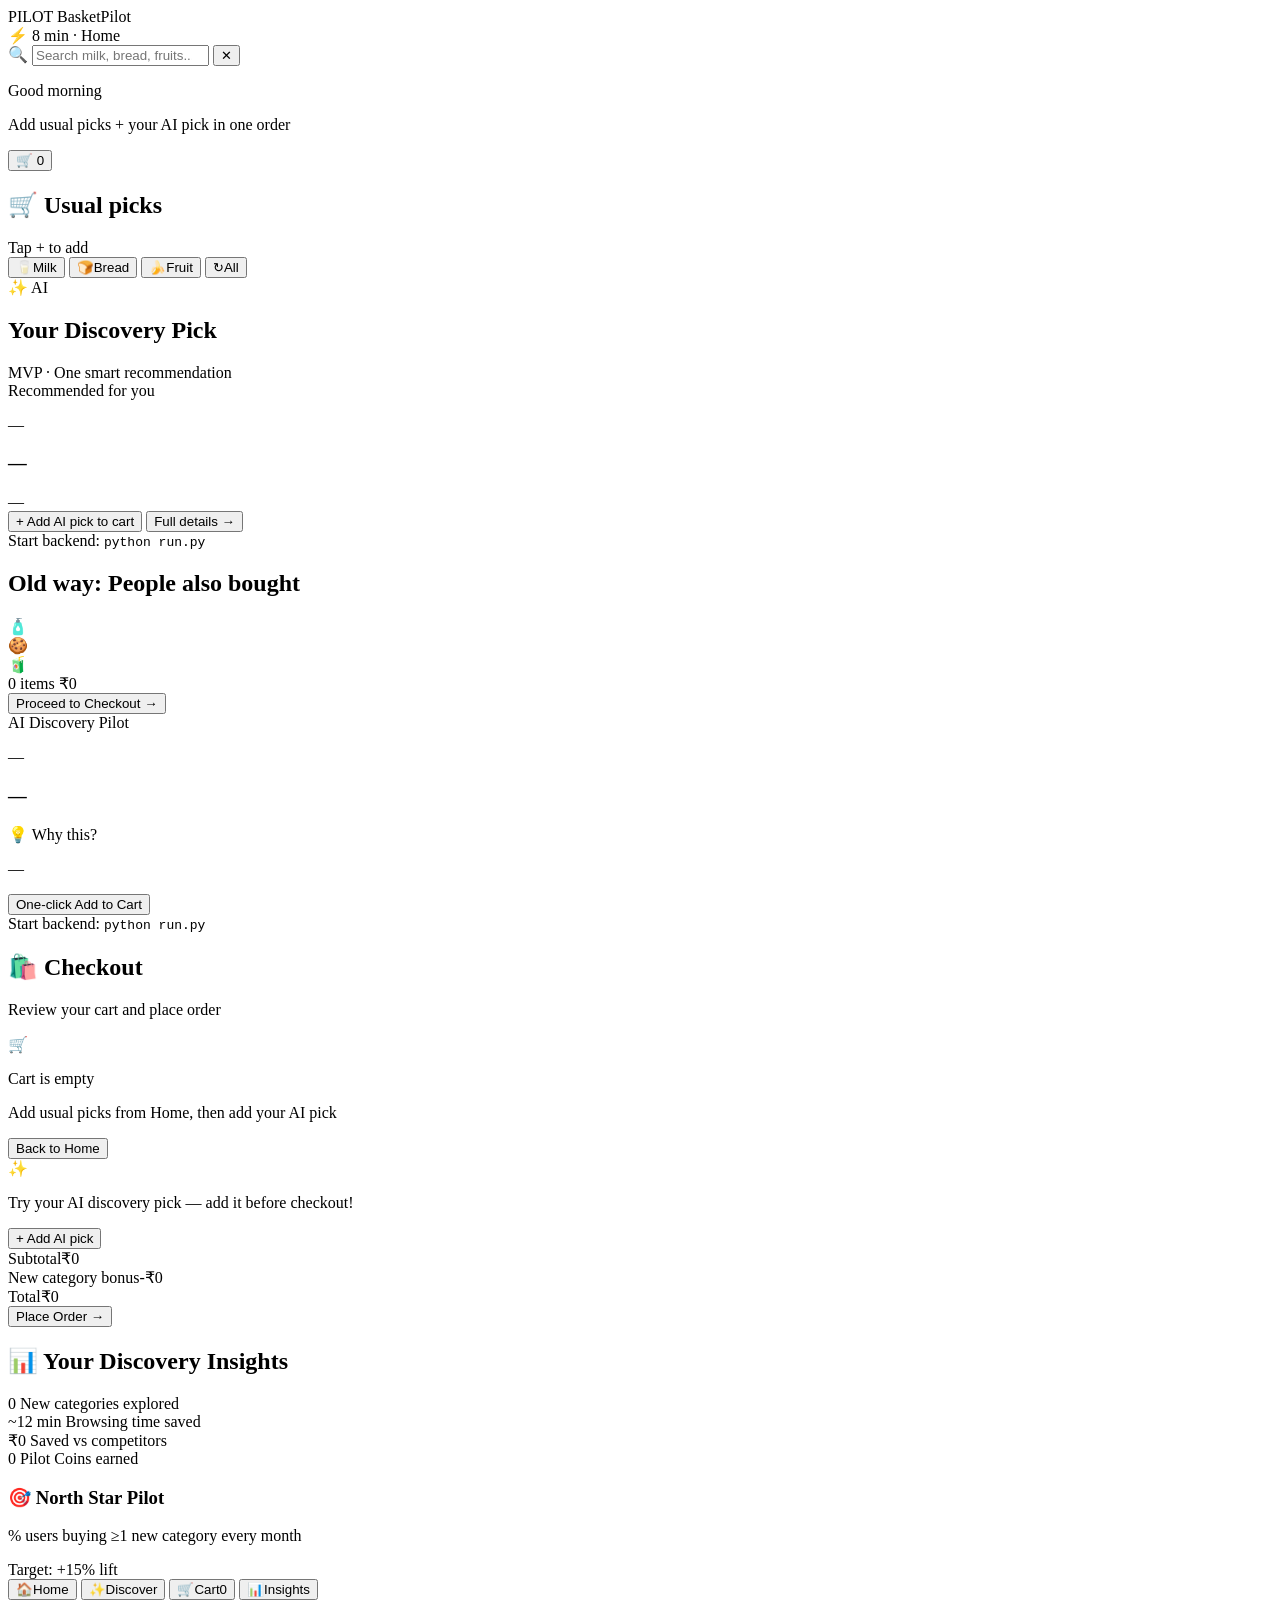
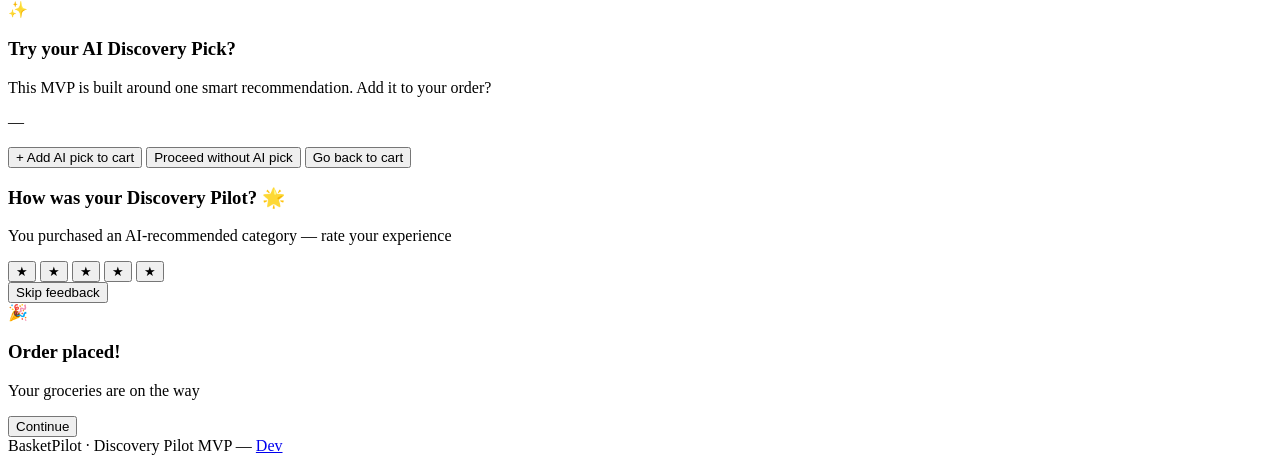
==== src/phase2/frontend/index.html @ 0d739e60 "Add BasketPilot cross-category discovery MVP with phased engine and demo UI." ====
<!DOCTYPE html>
<html lang="en">
<head>
  <meta charset="UTF-8" />
  <meta name="viewport" content="width=device-width, initial-scale=1.0, maximum-scale=1.0" />
  <title>BasketPilot — Smart Discovery Demo</title>
  <link rel="stylesheet" href="/ui/styles.css" />
</head>
<body>
  <div class="phone-frame" id="phone-frame">
    <!-- Header -->
    <header class="app-header">
      <div class="header-gradient"></div>
      <div class="header-content">
        <div class="brand">
          <span class="pilot-badge">PILOT</span>
          <span class="brand-name">BasketPilot</span>
        </div>
        <div class="delivery-pill" id="delivery-pill">⚡ 8 min · Home</div>
      </div>
      <div class="search-wrap">
        <div class="search-bar">
          <span class="search-icon">🔍</span>
          <input type="search" id="search-input" placeholder="Search milk, bread, fruits..." autocomplete="off" />
          <button type="button" class="search-clear hidden" id="search-clear" aria-label="Clear search">✕</button>
        </div>
      </div>
    </header>

    <!-- Search overlay (above all screens, inside frame) -->
    <div class="search-layer hidden" id="search-layer">
      <div class="search-backdrop" id="search-backdrop"></div>
      <div class="search-panel" id="search-results"></div>
    </div>

    <!-- SCREEN 1: Home -->
    <main class="screen active" id="screen-home">
      <div class="home-top">
        <div>
          <p class="greeting-time" id="greeting-time">Good morning</p>
          <p class="greeting-sub" id="greeting-sub">Add usual picks + your AI pick in one order</p>
        </div>
        <button type="button" class="home-cart-chip hidden" id="home-cart-chip" data-go="cart">
          🛒 <span id="home-cart-chip-text">0</span>
        </button>
      </div>

      <!-- Usual picks first -->
      <section class="section section-picks-compact">
        <div class="section-head compact">
          <h2 class="section-title">🛒 Usual picks</h2>
          <span class="section-hint">Tap + to add</span>
        </div>
        <div class="habit-chips compact">
          <button type="button" class="habit-chip c-milk" data-pick="milk"><span>🥛</span>Milk</button>
          <button type="button" class="habit-chip c-bread" data-pick="bread"><span>🍞</span>Bread</button>
          <button type="button" class="habit-chip c-fruit" data-pick="fruit"><span>🍌</span>Fruit</button>
          <button type="button" class="habit-chip c-reorder" id="btn-reorder-all"><span>↻</span>All</button>
        </div>
        <div class="quick-picks compact" id="quick-picks"></div>
      </section>

      <!-- AI recommendation second -->
      <section class="section-ai-hero">
        <div class="ai-hero-header">
          <div class="ai-hero-title">
            <span class="ai-badge pulse">✨ AI</span>
            <h2>Your Discovery Pick</h2>
          </div>
          <span class="ai-hero-tag">MVP · One smart recommendation</span>
        </div>

        <div id="home-ai-loading" class="home-ai-skeleton">
          <div class="skeleton-line wide"></div>
          <div class="skeleton-line"></div>
          <div class="skeleton-line short"></div>
        </div>

        <article id="home-ai-card" class="home-ai-card hidden">
          <div class="home-ai-glow"></div>
          <div class="home-ai-spotlight">Recommended for you</div>
          <p class="home-ai-category" id="home-category">—</p>
          <h3 class="home-ai-headline" id="home-headline">—</h3>
          <div class="home-ai-reason" id="home-reason">—</div>
          <div class="home-ai-product" id="home-product"></div>
          <div class="home-ai-meta">
            <span id="home-trust"></span>
            <span id="home-price" class="home-ai-price"></span>
          </div>
          <div class="home-ai-actions">
            <button type="button" class="btn-add btn-add-hero" id="btn-add-ai-home">+ Add AI pick to cart</button>
            <button type="button" class="btn-ghost" data-go="discover">Full details →</button>
          </div>
        </article>

        <div id="home-ai-error" class="error-msg hidden">
          Start backend: <code>python run.py</code>
        </div>
      </section>

      <section class="section generic-section">
        <h2 class="section-title muted">Old way: People also bought</h2>
        <div class="generic-widget">
          <div class="generic-item">🧴</div>
          <div class="generic-item">🍪</div>
          <div class="generic-item">🧃</div>
        </div>
      </section>

      <!-- Sticky checkout bar when cart has items -->
      <div class="home-checkout-bar hidden" id="home-checkout-bar">
        <div class="checkout-bar-left">
          <span class="checkout-bar-count" id="checkout-bar-count">0 items</span>
          <span class="checkout-bar-total" id="checkout-bar-total">₹0</span>
        </div>
        <button type="button" class="btn-checkout-bar" id="btn-home-checkout">Proceed to Checkout →</button>
      </div>
    </main>

    <!-- SCREEN 2: Discover (AI Card) -->
    <main class="screen" id="screen-discover">
      <section class="section">
        <div class="screen-label">
          <span class="ai-badge">AI</span>
          Discovery Pilot
        </div>

        <div id="loading" class="skeleton-card">
          <div class="skeleton-line wide"></div>
          <div class="skeleton-line"></div>
        </div>

        <article id="discovery-card" class="discovery-card hidden">
          <div class="discovery-glow"></div>
          <p class="discovery-category" id="disc-category">—</p>
          <h1 class="discovery-headline" id="disc-headline">—</h1>

          <div class="explain-box">
            <p class="explain-label">💡 Why this?</p>
            <p class="explain-text" id="disc-reason">—</p>
          </div>

          <p class="disc-context" id="disc-context"></p>
          <p class="disc-trust" id="disc-trust"></p>

          <div class="products-scroll" id="disc-products"></div>
          <div class="bundle-row" id="disc-bundle"></div>
          <div class="rewards-row" id="disc-rewards"></div>
          <p class="price-compare" id="disc-price"></p>

          <button class="btn-add" id="btn-add-cart">One-click Add to Cart</button>
        </article>

        <div id="card-error" class="error-msg hidden">
          Start backend: <code>python run.py</code>
        </div>
      </section>
    </main>

    <!-- SCREEN 3: Cart / Checkout -->
    <main class="screen" id="screen-cart">
      <section class="section">
        <h2 class="section-title">🛍️ Checkout</h2>
        <p class="cart-subtitle" id="cart-subtitle">Review your cart and place order</p>
        <div id="cart-empty" class="empty-cart">
          <span class="empty-icon">🛒</span>
          <p>Cart is empty</p>
          <p class="empty-hint">Add usual picks from Home, then add your AI pick</p>
          <button class="btn-outline" data-go="home">Back to Home</button>
        </div>
        <div id="cart-items" class="cart-list hidden"></div>
        <div id="cart-ai-nudge" class="cart-ai-nudge hidden">
          <span>✨</span>
          <p id="cart-ai-nudge-text">Try your AI discovery pick — add it before checkout!</p>
          <button type="button" class="btn-nudge" id="btn-cart-add-ai">+ Add AI pick</button>
        </div>
        <div id="cart-summary" class="cart-summary hidden">
          <div class="summary-row"><span>Subtotal</span><span id="cart-subtotal">₹0</span></div>
          <div class="summary-row highlight" id="bonus-row"><span>New category bonus</span><span id="cart-bonus">-₹0</span></div>
          <div class="summary-row total"><span>Total</span><span id="cart-total">₹0</span></div>
          <button class="btn-add" id="btn-checkout">Place Order →</button>
        </div>
      </section>
    </main>

    <!-- SCREEN 4: Insights -->
    <main class="screen" id="screen-insights">
      <section class="section">
        <h2 class="section-title">📊 Your Discovery Insights</h2>
        <div class="insight-cards">
          <div class="insight-card ic-purple">
            <span class="ic-value" id="ins-categories">0</span>
            <span class="ic-label">New categories explored</span>
          </div>
          <div class="insight-card ic-teal">
            <span class="ic-value" id="ins-saved">~12 min</span>
            <span class="ic-label">Browsing time saved</span>
          </div>
          <div class="insight-card ic-pink">
            <span class="ic-value" id="ins-savings">₹0</span>
            <span class="ic-label">Saved vs competitors</span>
          </div>
          <div class="insight-card ic-orange">
            <span class="ic-value" id="ins-coins">0</span>
            <span class="ic-label">Pilot Coins earned</span>
          </div>
        </div>
        <div class="pilot-banner">
          <h3>🎯 North Star Pilot</h3>
          <p>% users buying ≥1 new category every month</p>
          <div class="progress-bar"><div class="progress-fill" id="progress-fill"></div></div>
          <span class="progress-label" id="progress-label">Target: +15% lift</span>
        </div>
      </section>
    </main>

    <!-- Bottom nav -->
    <nav class="bottom-nav">
      <button class="nav-item active" data-screen="home"><span>🏠</span>Home</button>
      <button class="nav-item" data-screen="discover"><span>✨</span>Discover</button>
      <button class="nav-item" data-screen="cart"><span>🛒</span>Cart<span class="cart-badge hidden" id="cart-count">0</span></button>
      <button class="nav-item" data-screen="insights"><span>📊</span>Insights</button>
    </nav>

    <!-- AI reminder before checkout (no AI in cart) -->
    <div class="overlay overlay-modal hidden" id="ai-remind-overlay">
      <div class="sheet sheet-modal sheet-remind">
        <div class="remind-icon">✨</div>
        <h3>Try your AI Discovery Pick?</h3>
        <p class="remind-sub">This MVP is built around one smart recommendation. Add it to your order?</p>
        <p class="remind-rec" id="remind-rec-text">—</p>
        <button type="button" class="btn-add" id="btn-remind-add-ai">+ Add AI pick to cart</button>
        <button type="button" class="btn-secondary-full" id="btn-remind-checkout">Proceed without AI pick</button>
        <button type="button" class="btn-ghost-full" id="btn-remind-back">Go back to cart</button>
      </div>
    </div>

    <!-- Post-purchase rating (after order placed with AI) -->
    <div class="overlay overlay-modal hidden" id="rating-overlay">
      <div class="sheet sheet-modal sheet-colorful">
        <h3>How was your Discovery Pilot? 🌟</h3>
        <p class="sheet-sub">You purchased an AI-recommended category — rate your experience</p>
        <div class="stars" id="rating-stars">
          <button data-rating="1">★</button>
          <button data-rating="2">★</button>
          <button data-rating="3">★</button>
          <button data-rating="4">★</button>
          <button data-rating="5">★</button>
        </div>
        <button class="btn-secondary-full" id="skip-rating">Skip feedback</button>
      </div>
    </div>

    <!-- Checkout success -->
    <div class="overlay overlay-modal hidden" id="success-overlay">
      <div class="sheet sheet-modal sheet-success">
        <div class="success-icon">🎉</div>
        <h3>Order placed!</h3>
        <p id="success-message">Your groceries are on the way</p>
        <button class="btn-add" id="success-done">Continue</button>
      </div>
    </div>

    <div class="toast hidden" id="toast"></div>
  </div>

  <footer class="demo-footer">
    <span>BasketPilot · Discovery Pilot MVP</span>
    <span id="demo-meta">—</span>
    <a href="/ui/test.html" class="dev-link">Dev</a>
  </footer>

  <script src="/ui/app.js"></script>
</body>
</html>
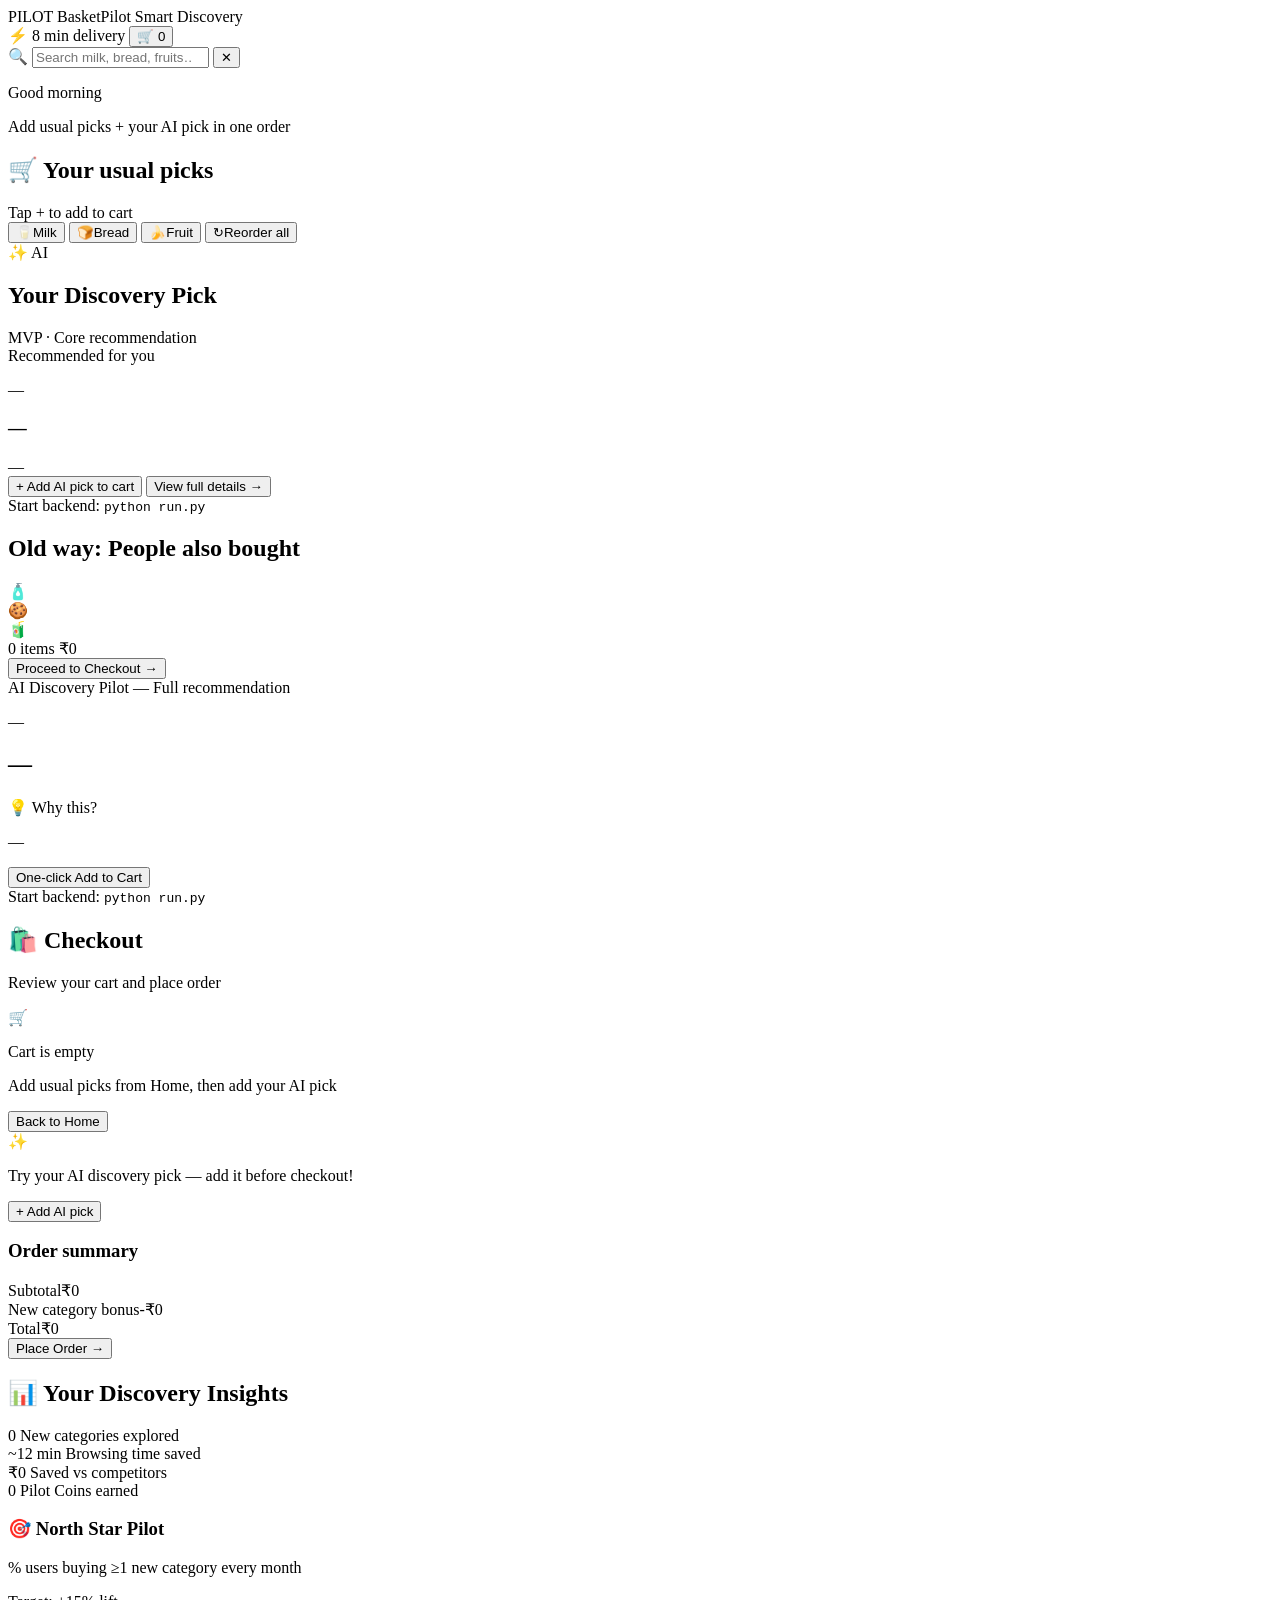
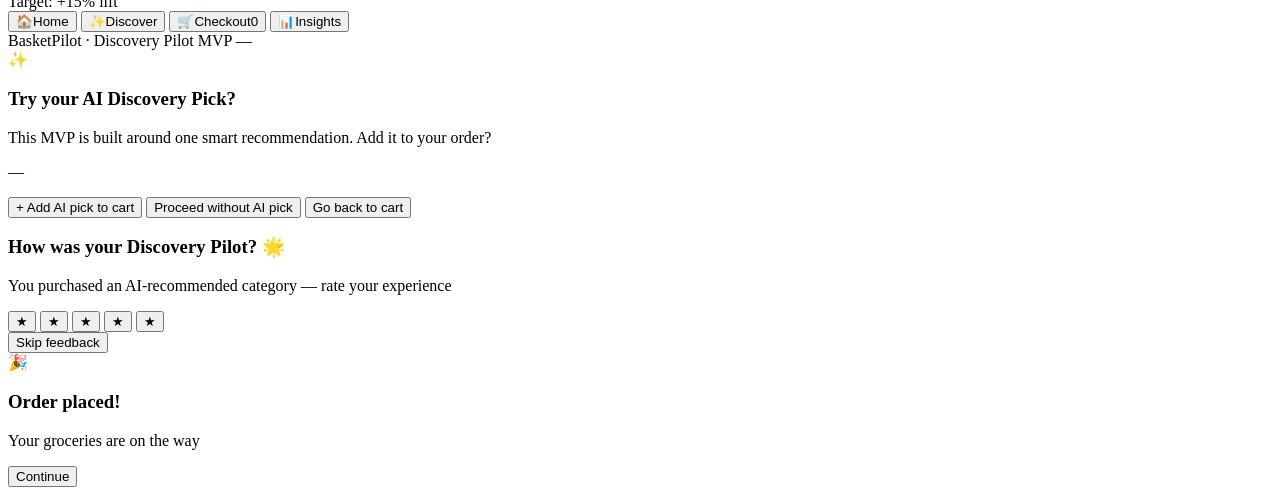
==== commit d57c0abd: "Fix Streamlit Cloud deploy, refresh web UI layout, and update deployment docs." ====
--- a/src/phase2/frontend/index.html
+++ b/src/phase2/frontend/index.html
@@ -2,227 +2,248 @@
 <html lang="en">
 <head>
   <meta charset="UTF-8" />
-  <meta name="viewport" content="width=device-width, initial-scale=1.0, maximum-scale=1.0" />
-  <title>BasketPilot — Smart Discovery Demo</title>
+  <meta name="viewport" content="width=device-width, initial-scale=1.0, viewport-fit=cover" />
+  <title>BasketPilot — Smart Discovery</title>
+  <script>
+    (function () {
+      var params = new URLSearchParams(window.location.search);
+      if (params.get("embed") === "1" || window.self !== window.top) {
+        document.documentElement.classList.add("embed-mode");
+      }
+    })();
+  </script>
   <link rel="stylesheet" href="/ui/styles.css" />
 </head>
 <body>
-  <div class="phone-frame" id="phone-frame">
-    <!-- Header -->
-    <header class="app-header">
-      <div class="header-gradient"></div>
-      <div class="header-content">
+  <div class="web-app" id="phone-frame">
+    <!-- Top web header -->
+    <header class="web-header">
+      <div class="web-header-top">
         <div class="brand">
           <span class="pilot-badge">PILOT</span>
           <span class="brand-name">BasketPilot</span>
-        </div>
-        <div class="delivery-pill" id="delivery-pill">⚡ 8 min · Home</div>
-      </div>
-      <div class="search-wrap">
-        <div class="search-bar">
-          <span class="search-icon">🔍</span>
-          <input type="search" id="search-input" placeholder="Search milk, bread, fruits..." autocomplete="off" />
-          <button type="button" class="search-clear hidden" id="search-clear" aria-label="Clear search">✕</button>
+          <span class="brand-tagline">Smart Discovery</span>
+        </div>
+
+        <div class="header-actions">
+          <span class="delivery-pill" id="delivery-pill">⚡ 8 min delivery</span>
+          <button type="button" class="header-cart-btn hidden" id="home-cart-chip" data-go="cart">
+            🛒 <span id="home-cart-chip-text">0</span>
+          </button>
+        </div>
+      </div>
+
+      <div class="web-header-search">
+        <div class="search-wrap">
+          <div class="search-bar">
+            <span class="search-icon">🔍</span>
+            <input type="search" id="search-input" placeholder="Search milk, bread, fruits… (tap result to add to cart)" autocomplete="off" />
+            <button type="button" class="search-clear hidden" id="search-clear" aria-label="Clear search">✕</button>
+          </div>
         </div>
       </div>
     </header>
 
-    <!-- Search overlay (above all screens, inside frame) -->
     <div class="search-layer hidden" id="search-layer">
       <div class="search-backdrop" id="search-backdrop"></div>
       <div class="search-panel" id="search-results"></div>
     </div>
 
-    <!-- SCREEN 1: Home -->
-    <main class="screen active" id="screen-home">
-      <div class="home-top">
-        <div>
-          <p class="greeting-time" id="greeting-time">Good morning</p>
-          <p class="greeting-sub" id="greeting-sub">Add usual picks + your AI pick in one order</p>
-        </div>
-        <button type="button" class="home-cart-chip hidden" id="home-cart-chip" data-go="cart">
-          🛒 <span id="home-cart-chip-text">0</span>
-        </button>
-      </div>
-
-      <!-- Usual picks first -->
-      <section class="section section-picks-compact">
-        <div class="section-head compact">
-          <h2 class="section-title">🛒 Usual picks</h2>
-          <span class="section-hint">Tap + to add</span>
-        </div>
-        <div class="habit-chips compact">
-          <button type="button" class="habit-chip c-milk" data-pick="milk"><span>🥛</span>Milk</button>
-          <button type="button" class="habit-chip c-bread" data-pick="bread"><span>🍞</span>Bread</button>
-          <button type="button" class="habit-chip c-fruit" data-pick="fruit"><span>🍌</span>Fruit</button>
-          <button type="button" class="habit-chip c-reorder" id="btn-reorder-all"><span>↻</span>All</button>
-        </div>
-        <div class="quick-picks compact" id="quick-picks"></div>
-      </section>
-
-      <!-- AI recommendation second -->
-      <section class="section-ai-hero">
-        <div class="ai-hero-header">
-          <div class="ai-hero-title">
-            <span class="ai-badge pulse">✨ AI</span>
-            <h2>Your Discovery Pick</h2>
-          </div>
-          <span class="ai-hero-tag">MVP · One smart recommendation</span>
-        </div>
-
-        <div id="home-ai-loading" class="home-ai-skeleton">
-          <div class="skeleton-line wide"></div>
-          <div class="skeleton-line"></div>
-          <div class="skeleton-line short"></div>
-        </div>
-
-        <article id="home-ai-card" class="home-ai-card hidden">
-          <div class="home-ai-glow"></div>
-          <div class="home-ai-spotlight">Recommended for you</div>
-          <p class="home-ai-category" id="home-category">—</p>
-          <h3 class="home-ai-headline" id="home-headline">—</h3>
-          <div class="home-ai-reason" id="home-reason">—</div>
-          <div class="home-ai-product" id="home-product"></div>
-          <div class="home-ai-meta">
-            <span id="home-trust"></span>
-            <span id="home-price" class="home-ai-price"></span>
-          </div>
-          <div class="home-ai-actions">
-            <button type="button" class="btn-add btn-add-hero" id="btn-add-ai-home">+ Add AI pick to cart</button>
-            <button type="button" class="btn-ghost" data-go="discover">Full details →</button>
-          </div>
-        </article>
-
-        <div id="home-ai-error" class="error-msg hidden">
-          Start backend: <code>python run.py</code>
-        </div>
-      </section>
-
-      <section class="section generic-section">
-        <h2 class="section-title muted">Old way: People also bought</h2>
-        <div class="generic-widget">
-          <div class="generic-item">🧴</div>
-          <div class="generic-item">🍪</div>
-          <div class="generic-item">🧃</div>
-        </div>
-      </section>
-
-      <!-- Sticky checkout bar when cart has items -->
-      <div class="home-checkout-bar hidden" id="home-checkout-bar">
-        <div class="checkout-bar-left">
-          <span class="checkout-bar-count" id="checkout-bar-count">0 items</span>
-          <span class="checkout-bar-total" id="checkout-bar-total">₹0</span>
-        </div>
-        <button type="button" class="btn-checkout-bar" id="btn-home-checkout">Proceed to Checkout →</button>
-      </div>
-    </main>
-
-    <!-- SCREEN 2: Discover (AI Card) -->
-    <main class="screen" id="screen-discover">
-      <section class="section">
-        <div class="screen-label">
-          <span class="ai-badge">AI</span>
-          Discovery Pilot
-        </div>
-
-        <div id="loading" class="skeleton-card">
-          <div class="skeleton-line wide"></div>
-          <div class="skeleton-line"></div>
-        </div>
-
-        <article id="discovery-card" class="discovery-card hidden">
-          <div class="discovery-glow"></div>
-          <p class="discovery-category" id="disc-category">—</p>
-          <h1 class="discovery-headline" id="disc-headline">—</h1>
-
-          <div class="explain-box">
-            <p class="explain-label">💡 Why this?</p>
-            <p class="explain-text" id="disc-reason">—</p>
-          </div>
-
-          <p class="disc-context" id="disc-context"></p>
-          <p class="disc-trust" id="disc-trust"></p>
-
-          <div class="products-scroll" id="disc-products"></div>
-          <div class="bundle-row" id="disc-bundle"></div>
-          <div class="rewards-row" id="disc-rewards"></div>
-          <p class="price-compare" id="disc-price"></p>
-
-          <button class="btn-add" id="btn-add-cart">One-click Add to Cart</button>
-        </article>
-
-        <div id="card-error" class="error-msg hidden">
-          Start backend: <code>python run.py</code>
-        </div>
-      </section>
-    </main>
-
-    <!-- SCREEN 3: Cart / Checkout -->
-    <main class="screen" id="screen-cart">
-      <section class="section">
-        <h2 class="section-title">🛍️ Checkout</h2>
-        <p class="cart-subtitle" id="cart-subtitle">Review your cart and place order</p>
-        <div id="cart-empty" class="empty-cart">
-          <span class="empty-icon">🛒</span>
-          <p>Cart is empty</p>
-          <p class="empty-hint">Add usual picks from Home, then add your AI pick</p>
-          <button class="btn-outline" data-go="home">Back to Home</button>
-        </div>
-        <div id="cart-items" class="cart-list hidden"></div>
-        <div id="cart-ai-nudge" class="cart-ai-nudge hidden">
-          <span>✨</span>
-          <p id="cart-ai-nudge-text">Try your AI discovery pick — add it before checkout!</p>
-          <button type="button" class="btn-nudge" id="btn-cart-add-ai">+ Add AI pick</button>
-        </div>
-        <div id="cart-summary" class="cart-summary hidden">
-          <div class="summary-row"><span>Subtotal</span><span id="cart-subtotal">₹0</span></div>
-          <div class="summary-row highlight" id="bonus-row"><span>New category bonus</span><span id="cart-bonus">-₹0</span></div>
-          <div class="summary-row total"><span>Total</span><span id="cart-total">₹0</span></div>
-          <button class="btn-add" id="btn-checkout">Place Order →</button>
-        </div>
-      </section>
-    </main>
-
-    <!-- SCREEN 4: Insights -->
-    <main class="screen" id="screen-insights">
-      <section class="section">
-        <h2 class="section-title">📊 Your Discovery Insights</h2>
-        <div class="insight-cards">
-          <div class="insight-card ic-purple">
-            <span class="ic-value" id="ins-categories">0</span>
-            <span class="ic-label">New categories explored</span>
-          </div>
-          <div class="insight-card ic-teal">
-            <span class="ic-value" id="ins-saved">~12 min</span>
-            <span class="ic-label">Browsing time saved</span>
-          </div>
-          <div class="insight-card ic-pink">
-            <span class="ic-value" id="ins-savings">₹0</span>
-            <span class="ic-label">Saved vs competitors</span>
-          </div>
-          <div class="insight-card ic-orange">
-            <span class="ic-value" id="ins-coins">0</span>
-            <span class="ic-label">Pilot Coins earned</span>
-          </div>
-        </div>
-        <div class="pilot-banner">
-          <h3>🎯 North Star Pilot</h3>
-          <p>% users buying ≥1 new category every month</p>
-          <div class="progress-bar"><div class="progress-fill" id="progress-fill"></div></div>
-          <span class="progress-label" id="progress-label">Target: +15% lift</span>
-        </div>
-      </section>
-    </main>
-
-    <!-- Bottom nav -->
-    <nav class="bottom-nav">
-      <button class="nav-item active" data-screen="home"><span>🏠</span>Home</button>
-      <button class="nav-item" data-screen="discover"><span>✨</span>Discover</button>
-      <button class="nav-item" data-screen="cart"><span>🛒</span>Cart<span class="cart-badge hidden" id="cart-count">0</span></button>
-      <button class="nav-item" data-screen="insights"><span>📊</span>Insights</button>
+    <div class="web-body">
+      <!-- HOME -->
+      <main class="screen active" id="screen-home">
+        <div class="web-page">
+          <div class="page-head">
+            <div>
+              <p class="greeting-time" id="greeting-time">Good morning</p>
+              <p class="greeting-sub" id="greeting-sub">Add usual picks + your AI pick in one order</p>
+            </div>
+          </div>
+
+          <div class="home-grid">
+            <section class="panel panel-picks">
+              <div class="section-head compact">
+                <h2 class="section-title">🛒 Your usual picks</h2>
+                <span class="section-hint">Tap + to add to cart</span>
+              </div>
+              <div class="habit-chips compact">
+                <button type="button" class="habit-chip c-milk" data-pick="milk"><span>🥛</span>Milk</button>
+                <button type="button" class="habit-chip c-bread" data-pick="bread"><span>🍞</span>Bread</button>
+                <button type="button" class="habit-chip c-fruit" data-pick="fruit"><span>🍌</span>Fruit</button>
+                <button type="button" class="habit-chip c-reorder" id="btn-reorder-all"><span>↻</span>Reorder all</button>
+              </div>
+              <div class="picks-frame">
+                <div class="quick-picks web-picks picks-compact" id="quick-picks"></div>
+              </div>
+            </section>
+
+            <section class="panel panel-ai">
+              <div class="ai-hero-header">
+                <div class="ai-hero-title">
+                  <span class="ai-badge pulse">✨ AI</span>
+                  <h2>Your Discovery Pick</h2>
+                </div>
+                <span class="ai-hero-tag">MVP · Core recommendation</span>
+              </div>
+
+              <div id="home-ai-loading" class="home-ai-skeleton">
+                <div class="skeleton-line wide"></div>
+                <div class="skeleton-line"></div>
+              </div>
+
+              <article id="home-ai-card" class="home-ai-card hidden">
+                <div class="home-ai-glow"></div>
+                <div class="home-ai-spotlight">Recommended for you</div>
+                <p class="home-ai-category" id="home-category">—</p>
+                <h3 class="home-ai-headline" id="home-headline">—</h3>
+                <div class="home-ai-reason" id="home-reason">—</div>
+                <div class="home-ai-product" id="home-product"></div>
+                <div class="home-ai-meta">
+                  <span id="home-trust"></span>
+                  <span id="home-price" class="home-ai-price"></span>
+                </div>
+                <div class="home-ai-actions">
+                  <button type="button" class="btn-add btn-add-hero" id="btn-add-ai-home">+ Add AI pick to cart</button>
+                  <button type="button" class="btn-ghost" data-go="discover">View full details →</button>
+                </div>
+              </article>
+
+              <div id="home-ai-error" class="error-msg hidden">
+                Start backend: <code>python run.py</code>
+              </div>
+            </section>
+          </div>
+
+          <section class="panel panel-muted generic-section">
+            <h2 class="section-title muted">Old way: People also bought</h2>
+            <div class="generic-widget">
+              <div class="generic-item">🧴</div>
+              <div class="generic-item">🍪</div>
+              <div class="generic-item">🧃</div>
+            </div>
+          </section>
+        </div>
+
+        <div class="checkout-bar hidden" id="home-checkout-bar">
+          <div class="checkout-bar-inner">
+            <div class="checkout-bar-left">
+              <span class="checkout-bar-count" id="checkout-bar-count">0 items</span>
+              <span class="checkout-bar-total" id="checkout-bar-total">₹0</span>
+            </div>
+            <button type="button" class="btn-checkout-bar" id="btn-home-checkout">Proceed to Checkout →</button>
+          </div>
+        </div>
+      </main>
+
+      <!-- DISCOVER -->
+      <main class="screen" id="screen-discover">
+        <div class="web-page web-page-narrow">
+          <div class="screen-label">
+            <span class="ai-badge">AI</span>
+            Discovery Pilot — Full recommendation
+          </div>
+          <div id="loading" class="skeleton-card">
+            <div class="skeleton-line wide"></div>
+            <div class="skeleton-line"></div>
+          </div>
+          <article id="discovery-card" class="discovery-card hidden">
+            <div class="discovery-glow"></div>
+            <p class="discovery-category" id="disc-category">—</p>
+            <h1 class="discovery-headline" id="disc-headline">—</h1>
+            <div class="explain-box">
+              <p class="explain-label">💡 Why this?</p>
+              <p class="explain-text" id="disc-reason">—</p>
+            </div>
+            <p class="disc-context" id="disc-context"></p>
+            <p class="disc-trust" id="disc-trust"></p>
+            <div class="products-scroll" id="disc-products"></div>
+            <div class="bundle-row" id="disc-bundle"></div>
+            <div class="rewards-row" id="disc-rewards"></div>
+            <p class="price-compare" id="disc-price"></p>
+            <button class="btn-add" id="btn-add-cart">One-click Add to Cart</button>
+          </article>
+          <div id="card-error" class="error-msg hidden">
+            Start backend: <code>python run.py</code>
+          </div>
+        </div>
+      </main>
+
+      <!-- CHECKOUT -->
+      <main class="screen" id="screen-cart">
+        <div class="web-page">
+          <div class="checkout-layout">
+            <div class="checkout-main">
+              <h2 class="section-title">🛍️ Checkout</h2>
+              <p class="cart-subtitle" id="cart-subtitle">Review your cart and place order</p>
+              <div id="cart-empty" class="empty-cart">
+                <span class="empty-icon">🛒</span>
+                <p>Cart is empty</p>
+                <p class="empty-hint">Add usual picks from Home, then add your AI pick</p>
+                <button class="btn-outline" data-go="home">Back to Home</button>
+              </div>
+              <div id="cart-items" class="cart-list hidden"></div>
+              <div id="cart-ai-nudge" class="cart-ai-nudge hidden">
+                <span>✨</span>
+                <p id="cart-ai-nudge-text">Try your AI discovery pick — add it before checkout!</p>
+                <button type="button" class="btn-nudge" id="btn-cart-add-ai">+ Add AI pick</button>
+              </div>
+            </div>
+            <aside id="cart-summary" class="cart-summary cart-sidebar hidden">
+              <h3 class="sidebar-title">Order summary</h3>
+              <div class="summary-row"><span>Subtotal</span><span id="cart-subtotal">₹0</span></div>
+              <div class="summary-row highlight" id="bonus-row"><span>New category bonus</span><span id="cart-bonus">-₹0</span></div>
+              <div class="summary-row total"><span>Total</span><span id="cart-total">₹0</span></div>
+              <button class="btn-add" id="btn-checkout">Place Order →</button>
+            </aside>
+          </div>
+        </div>
+      </main>
+
+      <!-- INSIGHTS -->
+      <main class="screen" id="screen-insights">
+        <div class="web-page">
+          <h2 class="section-title">📊 Your Discovery Insights</h2>
+          <div class="insight-cards">
+            <div class="insight-card ic-purple">
+              <span class="ic-value" id="ins-categories">0</span>
+              <span class="ic-label">New categories explored</span>
+            </div>
+            <div class="insight-card ic-teal">
+              <span class="ic-value" id="ins-saved">~12 min</span>
+              <span class="ic-label">Browsing time saved</span>
+            </div>
+            <div class="insight-card ic-pink">
+              <span class="ic-value" id="ins-savings">₹0</span>
+              <span class="ic-label">Saved vs competitors</span>
+            </div>
+            <div class="insight-card ic-orange">
+              <span class="ic-value" id="ins-coins">0</span>
+              <span class="ic-label">Pilot Coins earned</span>
+            </div>
+          </div>
+          <div class="pilot-banner">
+            <h3>🎯 North Star Pilot</h3>
+            <p>% users buying ≥1 new category every month</p>
+            <div class="progress-bar"><div class="progress-fill" id="progress-fill"></div></div>
+            <span class="progress-label" id="progress-label">Target: +15% lift</span>
+          </div>
+        </div>
+      </main>
+    </div>
+
+    <nav class="bottom-nav" aria-label="Main navigation">
+      <button type="button" class="nav-item active" data-screen="home"><span>🏠</span>Home</button>
+      <button type="button" class="nav-item" data-screen="discover"><span>✨</span>Discover</button>
+      <button type="button" class="nav-item" data-screen="cart"><span>🛒</span>Checkout<span class="cart-badge hidden" id="cart-count">0</span></button>
+      <button type="button" class="nav-item" data-screen="insights"><span>📊</span>Insights</button>
     </nav>
 
-    <!-- AI reminder before checkout (no AI in cart) -->
+    <footer class="web-footer">
+      <span>BasketPilot · Discovery Pilot MVP</span>
+      <span id="demo-meta">—</span>
+    </footer>
+
+    <!-- Modals -->
     <div class="overlay overlay-modal hidden" id="ai-remind-overlay">
       <div class="sheet sheet-modal sheet-remind">
         <div class="remind-icon">✨</div>
@@ -235,7 +256,6 @@
       </div>
     </div>
 
-    <!-- Post-purchase rating (after order placed with AI) -->
     <div class="overlay overlay-modal hidden" id="rating-overlay">
       <div class="sheet sheet-modal sheet-colorful">
         <h3>How was your Discovery Pilot? 🌟</h3>
@@ -251,7 +271,6 @@
       </div>
     </div>
 
-    <!-- Checkout success -->
     <div class="overlay overlay-modal hidden" id="success-overlay">
       <div class="sheet sheet-modal sheet-success">
         <div class="success-icon">🎉</div>
@@ -264,12 +283,6 @@
     <div class="toast hidden" id="toast"></div>
   </div>
 
-  <footer class="demo-footer">
-    <span>BasketPilot · Discovery Pilot MVP</span>
-    <span id="demo-meta">—</span>
-    <a href="/ui/test.html" class="dev-link">Dev</a>
-  </footer>
-
   <script src="/ui/app.js"></script>
 </body>
 </html>
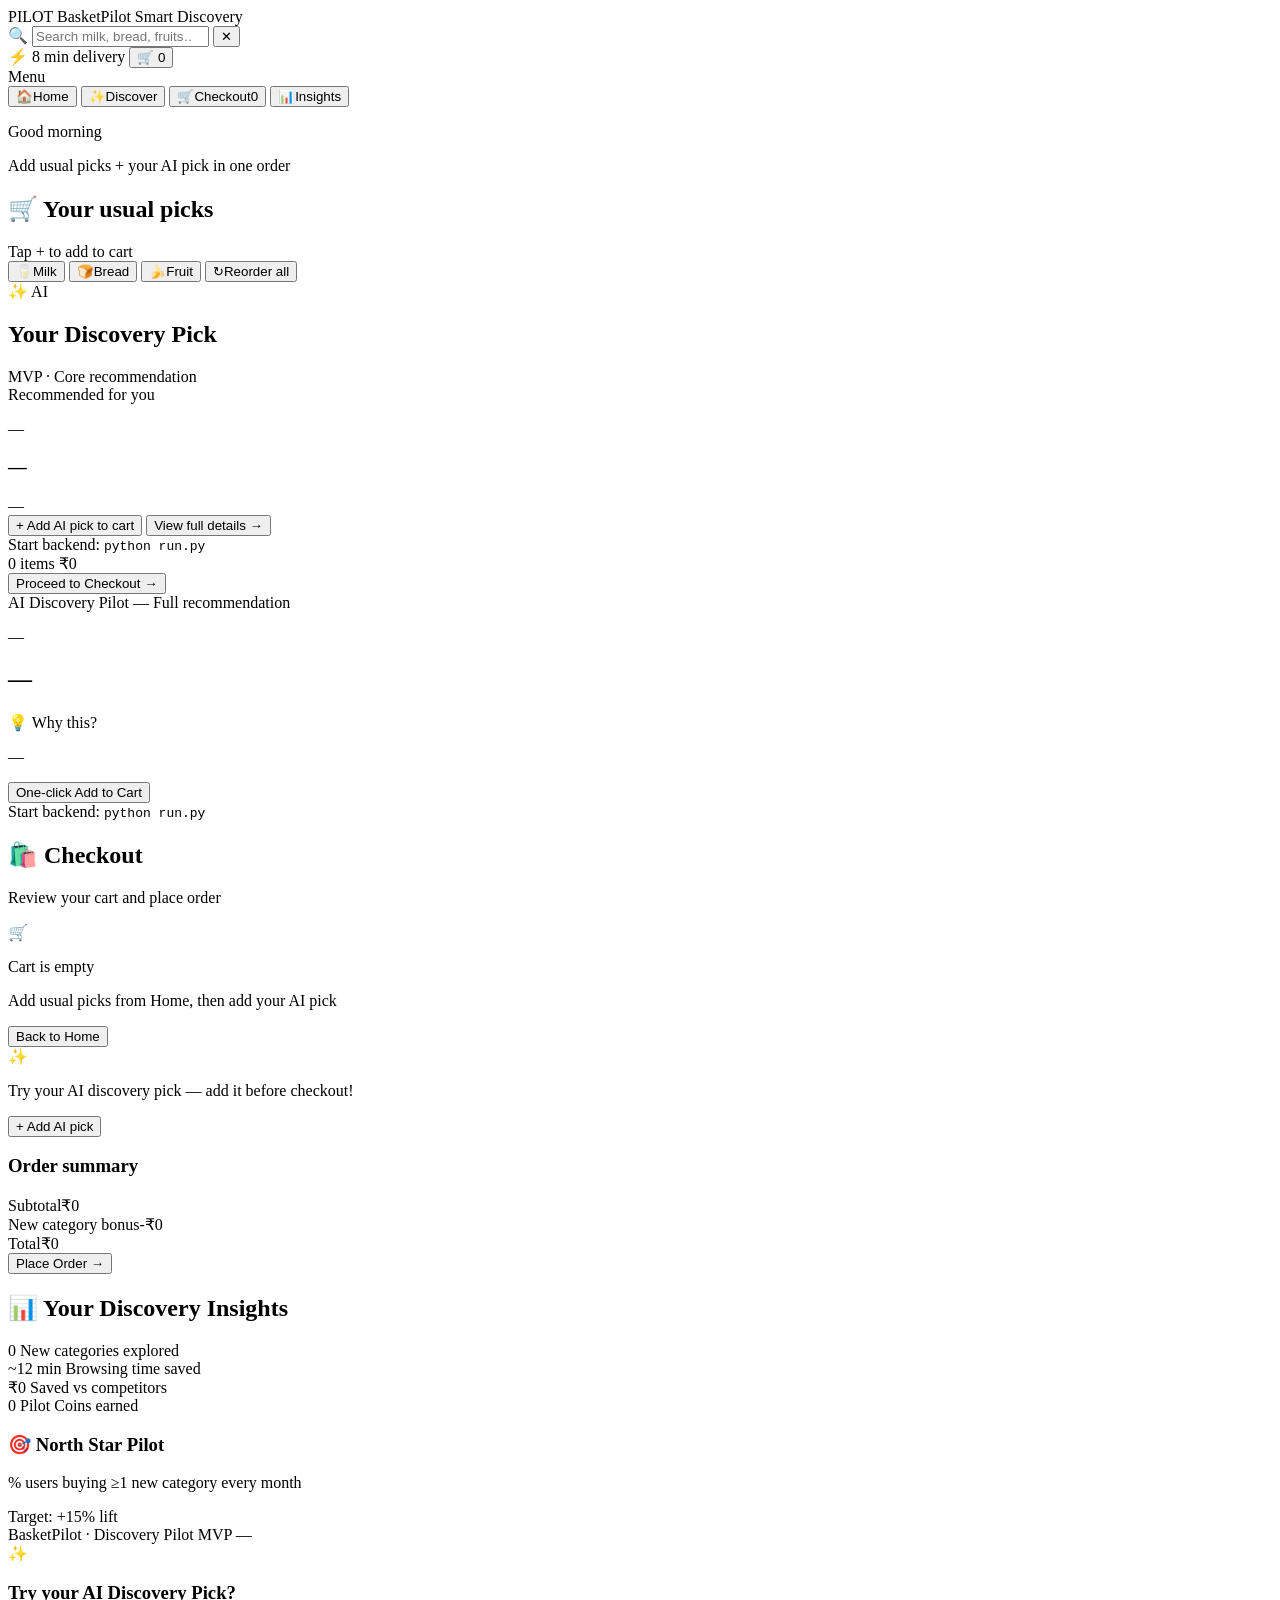
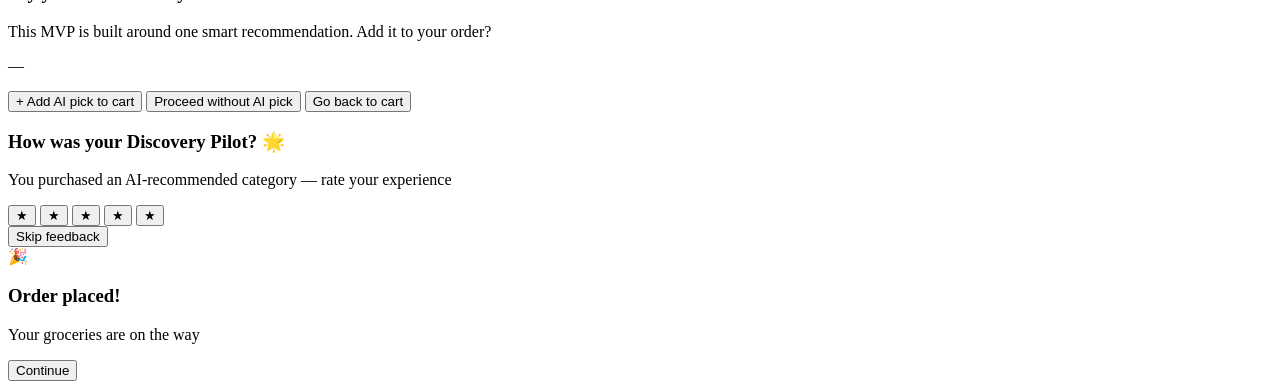
==== commit 24c269a7: "Move nav to left sidebar, remove Old Way section, and fit UI to viewport." ====
--- a/src/phase2/frontend/index.html
+++ b/src/phase2/frontend/index.html
@@ -25,6 +25,16 @@
           <span class="brand-tagline">Smart Discovery</span>
         </div>
 
+        <div class="web-header-search">
+          <div class="search-wrap">
+            <div class="search-bar">
+              <span class="search-icon">🔍</span>
+              <input type="search" id="search-input" placeholder="Search milk, bread, fruits…" autocomplete="off" />
+              <button type="button" class="search-clear hidden" id="search-clear" aria-label="Clear search">✕</button>
+            </div>
+          </div>
+        </div>
+
         <div class="header-actions">
           <span class="delivery-pill" id="delivery-pill">⚡ 8 min delivery</span>
           <button type="button" class="header-cart-btn hidden" id="home-cart-chip" data-go="cart">
@@ -32,16 +42,6 @@
           </button>
         </div>
       </div>
-
-      <div class="web-header-search">
-        <div class="search-wrap">
-          <div class="search-bar">
-            <span class="search-icon">🔍</span>
-            <input type="search" id="search-input" placeholder="Search milk, bread, fruits… (tap result to add to cart)" autocomplete="off" />
-            <button type="button" class="search-clear hidden" id="search-clear" aria-label="Clear search">✕</button>
-          </div>
-        </div>
-      </div>
     </header>
 
     <div class="search-layer hidden" id="search-layer">
@@ -49,7 +49,18 @@
       <div class="search-panel" id="search-results"></div>
     </div>
 
-    <div class="web-body">
+    <div class="web-shell">
+      <nav class="side-nav" aria-label="Main navigation">
+        <div class="side-nav-brand">
+          <span class="side-nav-label">Menu</span>
+        </div>
+        <button type="button" class="nav-item active" data-screen="home"><span>🏠</span>Home</button>
+        <button type="button" class="nav-item" data-screen="discover"><span>✨</span>Discover</button>
+        <button type="button" class="nav-item" data-screen="cart"><span>🛒</span>Checkout<span class="cart-badge hidden" id="cart-count">0</span></button>
+        <button type="button" class="nav-item" data-screen="insights"><span>📊</span>Insights</button>
+      </nav>
+
+      <div class="web-body">
       <!-- HOME -->
       <main class="screen active" id="screen-home">
         <div class="web-page">
@@ -113,15 +124,6 @@
               </div>
             </section>
           </div>
-
-          <section class="panel panel-muted generic-section">
-            <h2 class="section-title muted">Old way: People also bought</h2>
-            <div class="generic-widget">
-              <div class="generic-item">🧴</div>
-              <div class="generic-item">🍪</div>
-              <div class="generic-item">🧃</div>
-            </div>
-          </section>
         </div>
 
         <div class="checkout-bar hidden" id="home-checkout-bar">
@@ -229,14 +231,8 @@
           </div>
         </div>
       </main>
-    </div>
-
-    <nav class="bottom-nav" aria-label="Main navigation">
-      <button type="button" class="nav-item active" data-screen="home"><span>🏠</span>Home</button>
-      <button type="button" class="nav-item" data-screen="discover"><span>✨</span>Discover</button>
-      <button type="button" class="nav-item" data-screen="cart"><span>🛒</span>Checkout<span class="cart-badge hidden" id="cart-count">0</span></button>
-      <button type="button" class="nav-item" data-screen="insights"><span>📊</span>Insights</button>
-    </nav>
+      </div>
+    </div>
 
     <footer class="web-footer">
       <span>BasketPilot · Discovery Pilot MVP</span>
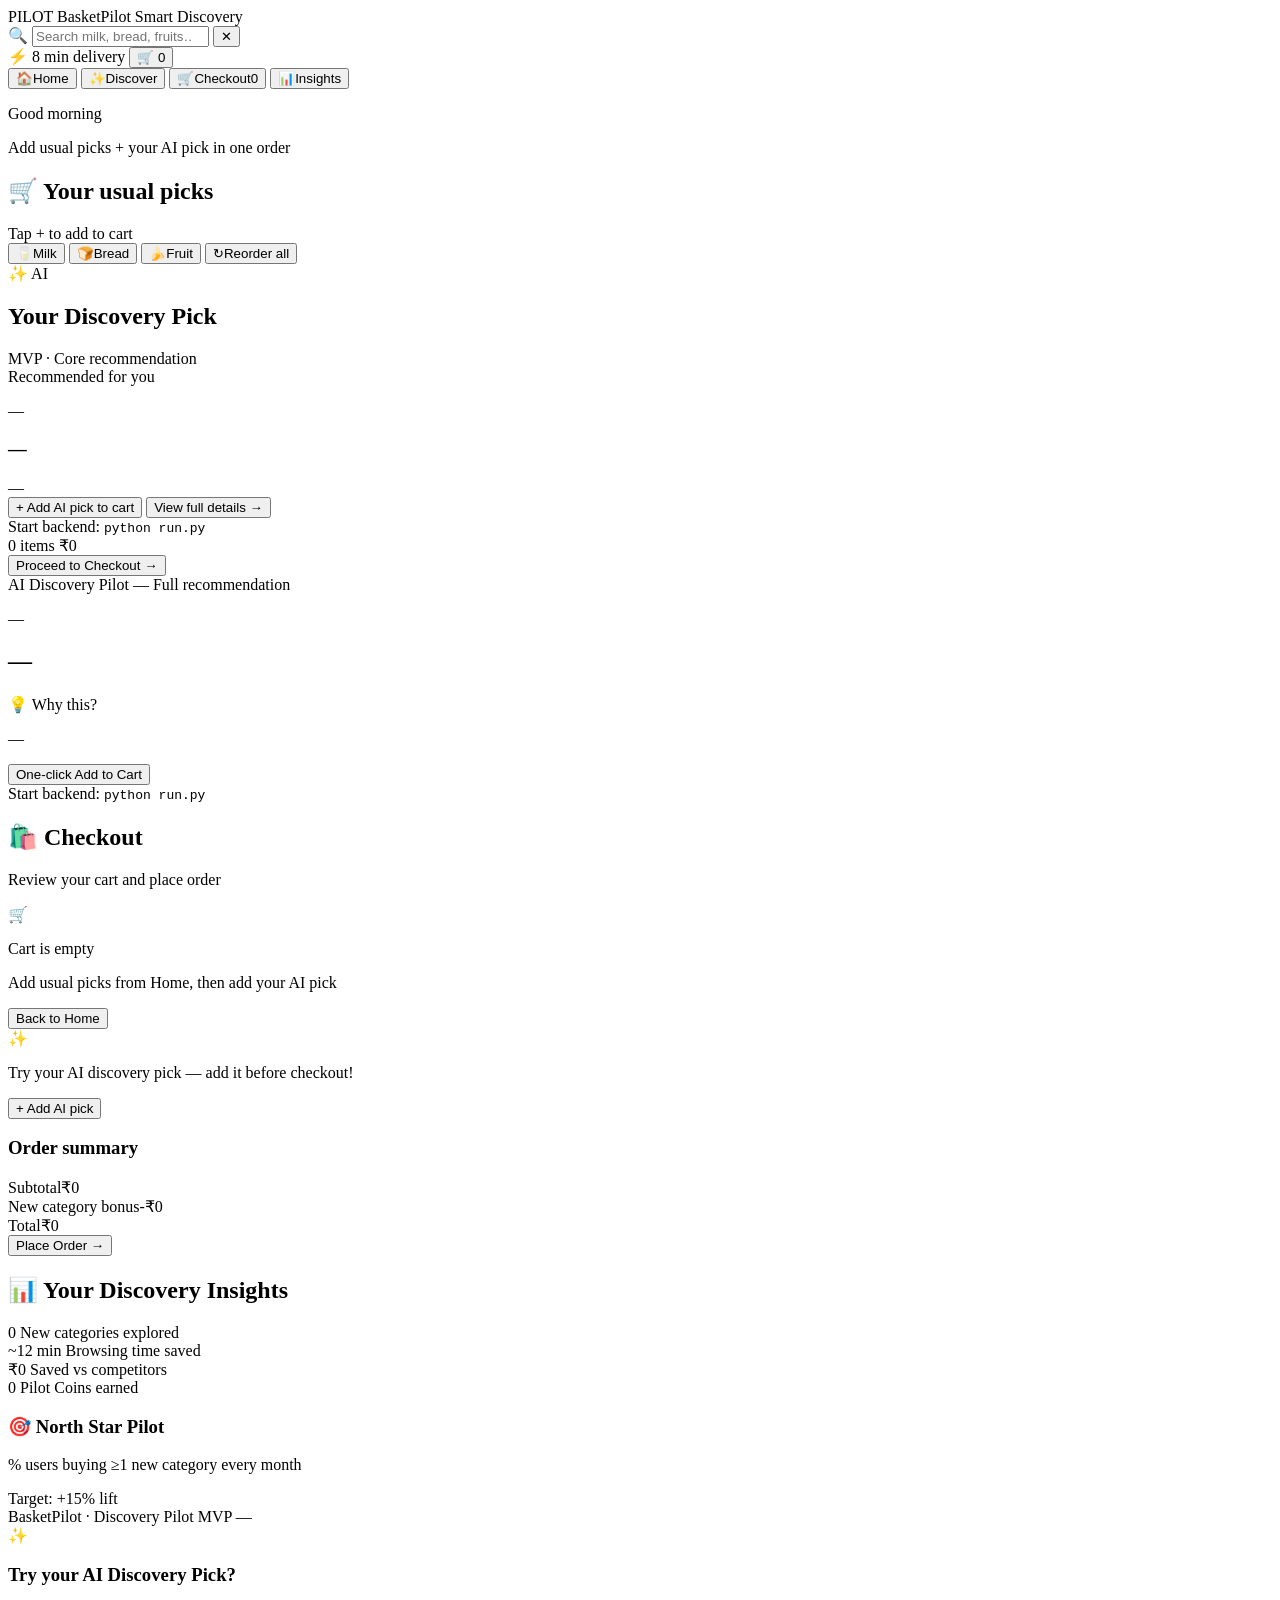
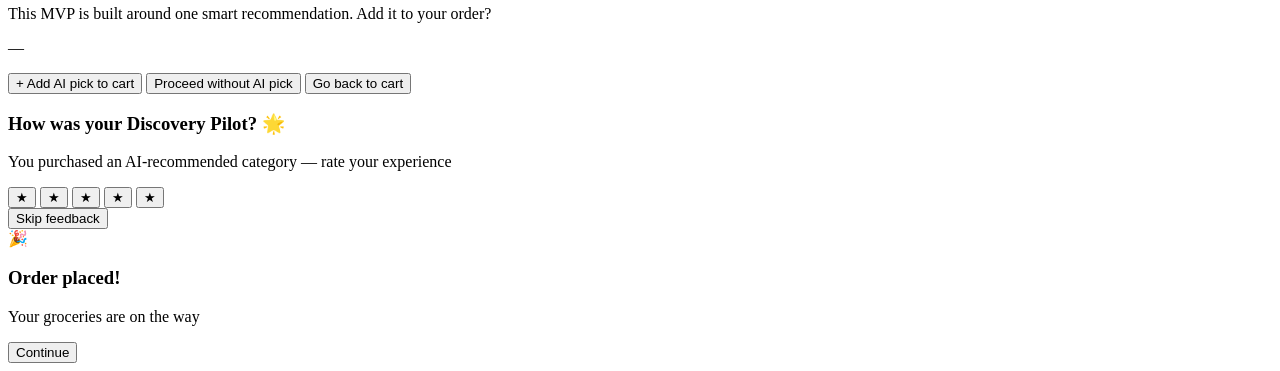
==== commit f7cd2fb9: "Fix sidebar nav gaps, add app-mode layout, and document Render vs Vercel." ====
--- a/src/phase2/frontend/index.html
+++ b/src/phase2/frontend/index.html
@@ -10,12 +10,15 @@
       if (params.get("embed") === "1" || window.self !== window.top) {
         document.documentElement.classList.add("embed-mode");
       }
+      if (window.matchMedia("(min-width: 768px)").matches) {
+        document.documentElement.classList.add("app-mode");
+      }
     })();
   </script>
   <link rel="stylesheet" href="/ui/styles.css" />
 </head>
 <body>
-  <div class="web-app" id="phone-frame">
+  <div class="web-app app-shell" id="phone-frame">
     <!-- Top web header -->
     <header class="web-header">
       <div class="web-header-top">
@@ -51,9 +54,6 @@
 
     <div class="web-shell">
       <nav class="side-nav" aria-label="Main navigation">
-        <div class="side-nav-brand">
-          <span class="side-nav-label">Menu</span>
-        </div>
         <button type="button" class="nav-item active" data-screen="home"><span>🏠</span>Home</button>
         <button type="button" class="nav-item" data-screen="discover"><span>✨</span>Discover</button>
         <button type="button" class="nav-item" data-screen="cart"><span>🛒</span>Checkout<span class="cart-badge hidden" id="cart-count">0</span></button>
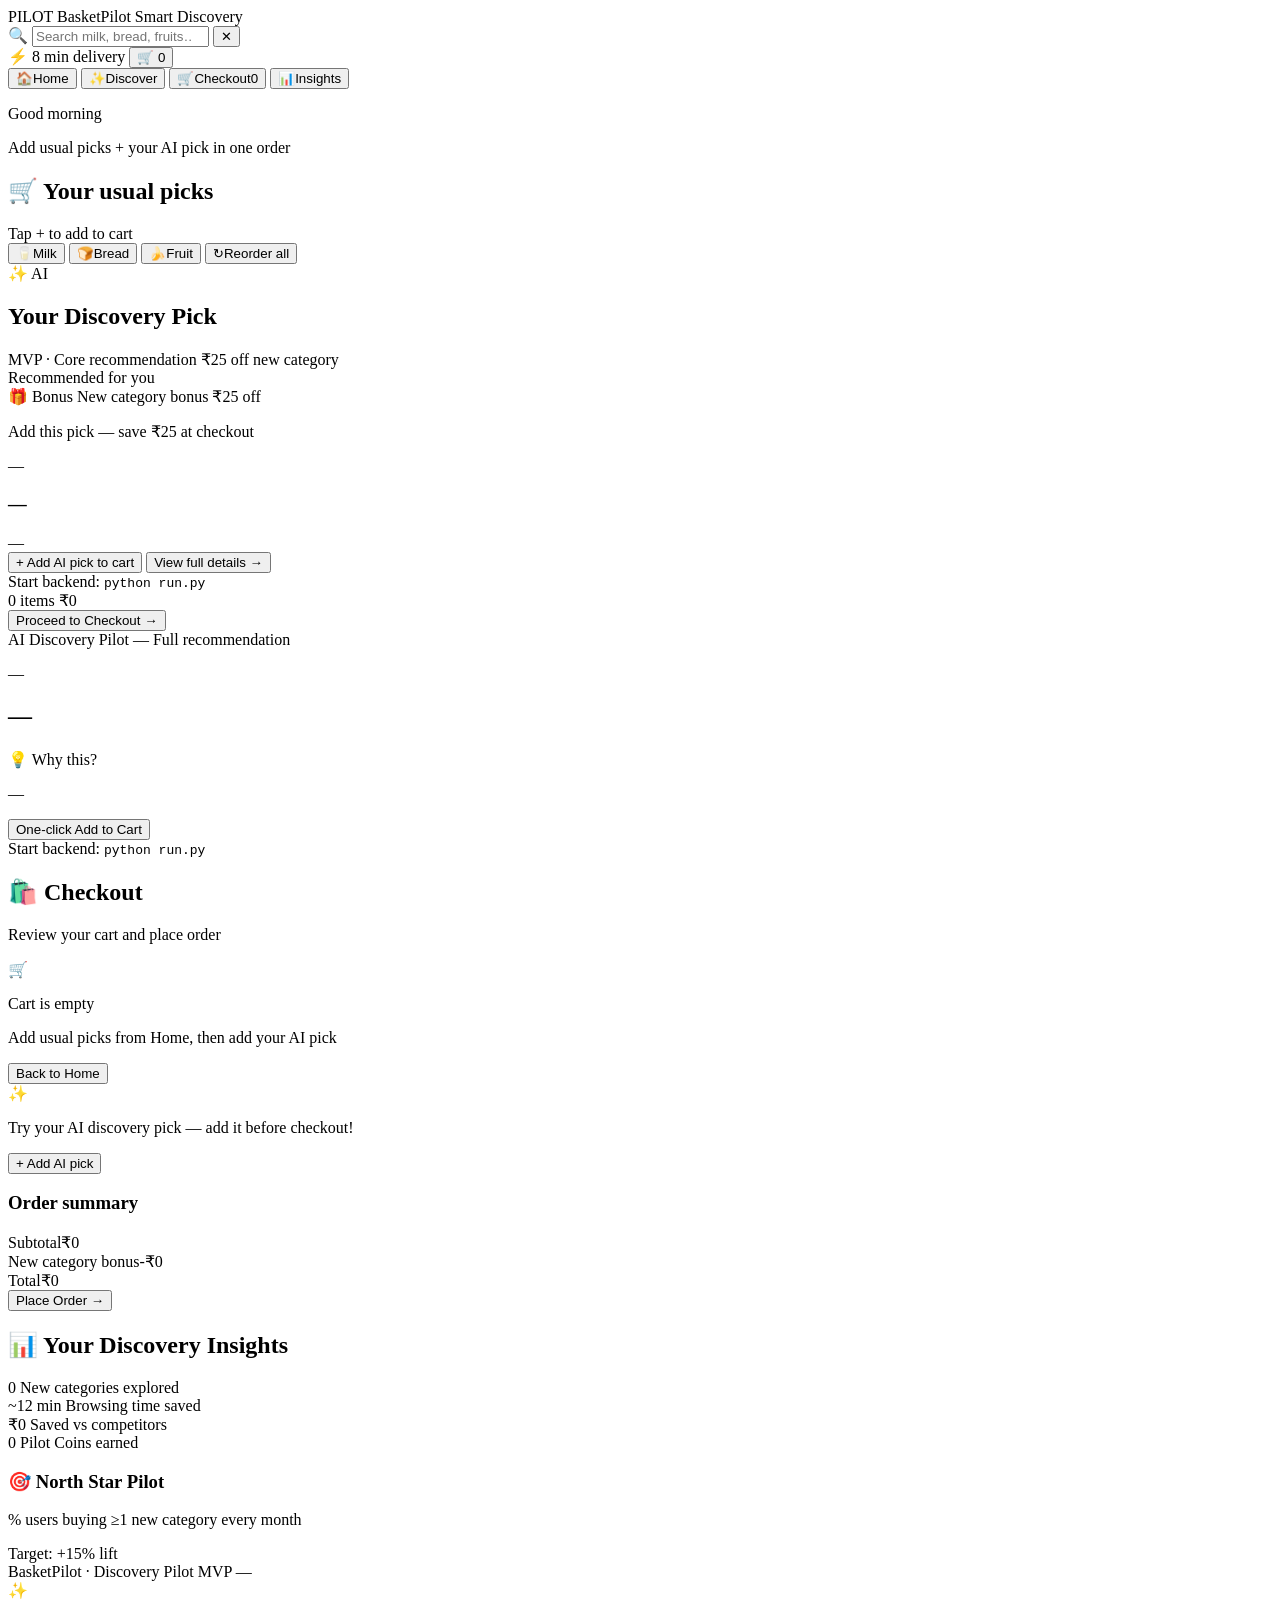
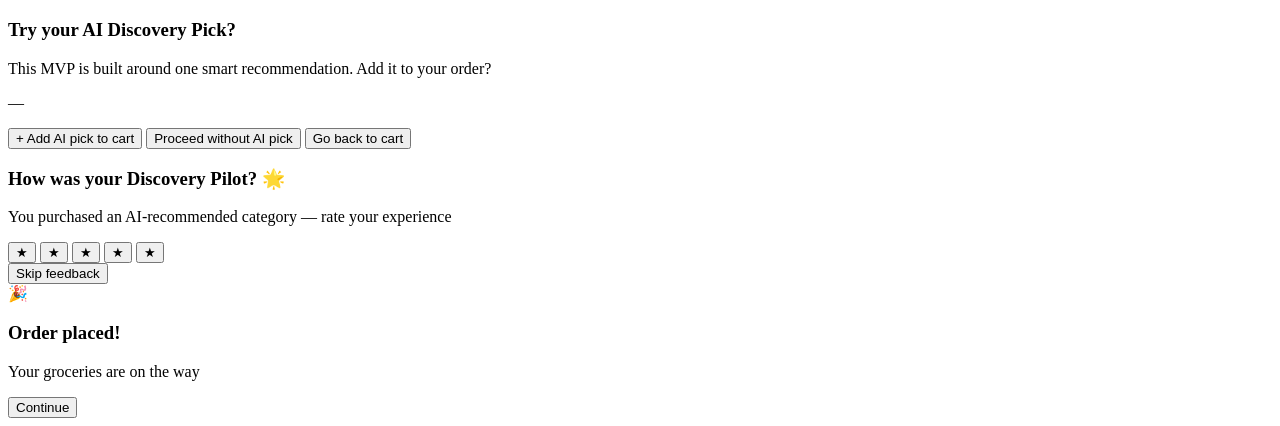
==== commit 98f8c870: "Highlight new category bonus in Discovery pick frame to drive conversion." ====
--- a/src/phase2/frontend/index.html
+++ b/src/phase2/frontend/index.html
@@ -94,7 +94,10 @@
                   <span class="ai-badge pulse">✨ AI</span>
                   <h2>Your Discovery Pick</h2>
                 </div>
-                <span class="ai-hero-tag">MVP · Core recommendation</span>
+                <div class="ai-hero-tags">
+                  <span class="ai-hero-tag">MVP · Core recommendation</span>
+                  <span class="ai-hero-tag ai-bonus-pill">₹25 off new category</span>
+                </div>
               </div>
 
               <div id="home-ai-loading" class="home-ai-skeleton">
@@ -105,6 +108,14 @@
               <article id="home-ai-card" class="home-ai-card hidden">
                 <div class="home-ai-glow"></div>
                 <div class="home-ai-spotlight">Recommended for you</div>
+                <div class="home-ai-bonus-banner" id="home-ai-bonus">
+                  <div class="home-ai-bonus-main">
+                    <span class="home-ai-bonus-badge">🎁 Bonus</span>
+                    <span class="home-ai-bonus-title" id="home-bonus-title">New category bonus</span>
+                    <span class="home-ai-bonus-value" id="home-bonus-value">₹25 off</span>
+                  </div>
+                  <p class="home-ai-bonus-sub" id="home-bonus-sub">Add this pick — save ₹25 at checkout</p>
+                </div>
                 <p class="home-ai-category" id="home-category">—</p>
                 <h3 class="home-ai-headline" id="home-headline">—</h3>
                 <div class="home-ai-reason" id="home-reason">—</div>
@@ -113,26 +124,27 @@
                   <span id="home-trust"></span>
                   <span id="home-price" class="home-ai-price"></span>
                 </div>
-                <div class="home-ai-actions">
-                  <button type="button" class="btn-add btn-add-hero" id="btn-add-ai-home">+ Add AI pick to cart</button>
-                  <button type="button" class="btn-ghost" data-go="discover">View full details →</button>
-                </div>
               </article>
+
+              <div id="home-ai-actions" class="home-ai-actions hidden">
+                <button type="button" class="btn-add btn-add-hero" id="btn-add-ai-home">+ Add AI pick to cart</button>
+                <button type="button" class="btn-ghost" data-go="discover">View full details →</button>
+              </div>
 
               <div id="home-ai-error" class="error-msg hidden">
                 Start backend: <code>python run.py</code>
               </div>
             </section>
           </div>
-        </div>
-
-        <div class="checkout-bar hidden" id="home-checkout-bar">
-          <div class="checkout-bar-inner">
-            <div class="checkout-bar-left">
-              <span class="checkout-bar-count" id="checkout-bar-count">0 items</span>
-              <span class="checkout-bar-total" id="checkout-bar-total">₹0</span>
-            </div>
-            <button type="button" class="btn-checkout-bar" id="btn-home-checkout">Proceed to Checkout →</button>
+
+          <div class="checkout-bar hidden" id="home-checkout-bar">
+            <div class="checkout-bar-inner">
+              <div class="checkout-bar-left">
+                <span class="checkout-bar-count" id="checkout-bar-count">0 items</span>
+                <span class="checkout-bar-total" id="checkout-bar-total">₹0</span>
+              </div>
+              <button type="button" class="btn-checkout-bar" id="btn-home-checkout">Proceed to Checkout →</button>
+            </div>
           </div>
         </div>
       </main>
